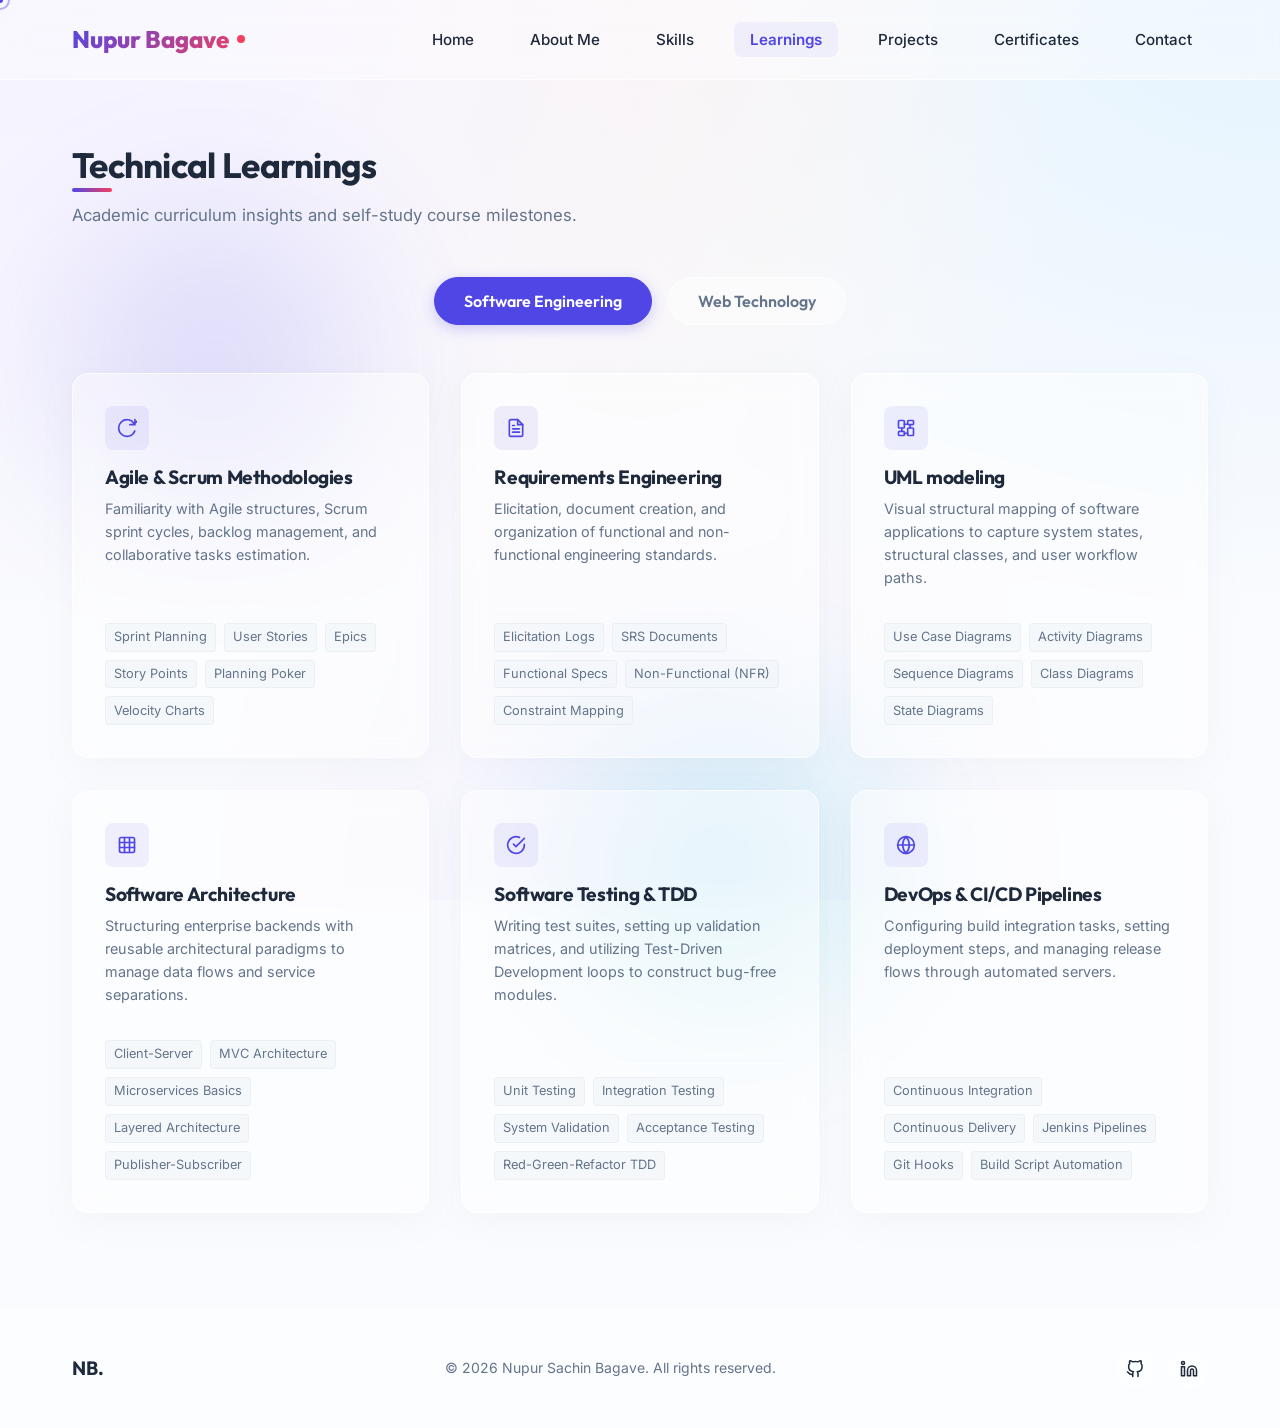
==== learnings.html @ 6f0df0ab "initial" ====
<!DOCTYPE html>
<html lang="en">
<head>
  <meta charset="UTF-8">
  <meta name="viewport" content="width=device-width, initial-scale=1.0">
  <title>Learnings | Nupur Bagave</title>
  <meta name="description" content="Detailed review of academic learnings in Software Engineering principles and Web Technology frameworks.">
  
  <!-- CSS Stylesheets -->
  <link rel="stylesheet" href="assets/css/main.css">
  <link rel="stylesheet" href="assets/css/animations.css">
  <link rel="stylesheet" href="assets/css/pages.css">
</head>
<body>

  <!-- Custom Cursor Elements -->
  <div class="custom-cursor"></div>
  <div class="custom-cursor-inner"></div>

  <!-- Background Decorative Glowing Blobs -->
  <div class="bg-blob blob-1"></div>
  <div class="bg-blob blob-3"></div>

  <!-- Navigation Bar -->
  <nav class="navbar">
    <div class="container">
      <a href="index.html" class="logo">
        Nupur Bagave<span class="logo-dot"></span>
      </a>
      
      <button class="menu-toggle" id="menu-toggle" aria-label="Toggle Navigation Menu">
        <span></span>
        <span></span>
        <span></span>
      </button>

      <ul class="nav-links" id="nav-links">
        <li class="nav-item"><a href="index.html">Home</a></li>
        <li class="nav-item"><a href="about.html">About Me</a></li>
        <li class="nav-item"><a href="skills.html">Skills</a></li>
        <li class="nav-item"><a href="learnings.html">Learnings</a></li>
        <li class="nav-item"><a href="projects.html">Projects</a></li>
        <li class="nav-item"><a href="certificates.html">Certificates</a></li>
        <li class="nav-item"><a href="contact.html">Contact</a></li>
      </ul>
    </div>
  </nav>

  <!-- Main Learnings Content -->
  <main class="main-content container">
    <section style="padding: 2rem 0;">
      <h1 class="section-title reveal">Technical Learnings</h1>
      <p class="section-desc reveal">Academic curriculum insights and self-study course milestones.</p>

      <!-- Learning Category Tabs -->
      <div class="learnings-tabs reveal">
        <button class="tab-btn active" onclick="switchTab('se-learnings', this)">Software Engineering</button>
        <button class="tab-btn" onclick="switchTab('web-learnings', this)">Web Technology</button>
      </div>

      <!-- Tab Content 1: Software Engineering -->
      <div id="se-learnings" class="tab-content active">
        <div class="learnings-grid">
          
          <!-- Card 1: SDLC & Agile -->
          <div class="glass-card learning-card reveal">
            <div class="learning-card-header">
              <div class="learning-icon-box">
                <!-- Agile Icon -->
                <svg width="20" height="20" viewBox="0 0 24 24" fill="none" stroke="currentColor" stroke-width="2" stroke-linecap="round" stroke-linejoin="round"><path d="M21.5 2v6h-6M21.34 15.57a10 10 0 1 1-.57-8.38l5.67-5.67"/></svg>
              </div>
            </div>
            <h3 class="learning-card-title">Agile &amp; Scrum Methodologies</h3>
            <p class="learning-card-desc">Familiarity with Agile structures, Scrum sprint cycles, backlog management, and collaborative tasks estimation.</p>
            <ul class="learning-details">
              <li>Sprint Planning</li>
              <li>User Stories</li>
              <li>Epics</li>
              <li>Story Points</li>
              <li>Planning Poker</li>
              <li>Velocity Charts</li>
            </ul>
          </div>

          <!-- Card 2: Requirements Engineering -->
          <div class="glass-card learning-card reveal">
            <div class="learning-card-header">
              <div class="learning-icon-box">
                <!-- Requirements Icon -->
                <svg width="20" height="20" viewBox="0 0 24 24" fill="none" stroke="currentColor" stroke-width="2" stroke-linecap="round" stroke-linejoin="round"><path d="M14 2H6a2 2 0 0 0-2 2v16a2 2 0 0 0 2 2h12a2 2 0 0 0 2-2V8z"></path><polyline points="14 2 14 8 20 8"></polyline><line x1="16" y1="13" x2="8" y2="13"></line><line x1="16" y1="17" x2="8" y2="17"></line><polyline points="10 9 9 9 8 9"></polyline></svg>
              </div>
            </div>
            <h3 class="learning-card-title">Requirements Engineering</h3>
            <p class="learning-card-desc">Elicitation, document creation, and organization of functional and non-functional engineering standards.</p>
            <ul class="learning-details">
              <li>Elicitation Logs</li>
              <li>SRS Documents</li>
              <li>Functional Specs</li>
              <li>Non-Functional (NFR)</li>
              <li>Constraint Mapping</li>
            </ul>
          </div>

          <!-- Card 3: UML Modeling -->
          <div class="glass-card learning-card reveal">
            <div class="learning-card-header">
              <div class="learning-icon-box">
                <!-- UML Icon -->
                <svg width="20" height="20" viewBox="0 0 24 24" fill="none" stroke="currentColor" stroke-width="2" stroke-linecap="round" stroke-linejoin="round"><rect x="3" y="3" width="7" height="9" rx="1"></rect><rect x="14" y="3" width="7" height="5" rx="1"></rect><rect x="14" y="12" width="7" height="9" rx="1"></rect><rect x="3" y="16" width="7" height="5" rx="1"></rect><path d="M10 7.5h4M10 18.5h4M7 12v4M17 8v4"></path></svg>
              </div>
            </div>
            <h3 class="learning-card-title">UML modeling</h3>
            <p class="learning-card-desc">Visual structural mapping of software applications to capture system states, structural classes, and user workflow paths.</p>
            <ul class="learning-details">
              <li>Use Case Diagrams</li>
              <li>Activity Diagrams</li>
              <li>Sequence Diagrams</li>
              <li>Class Diagrams</li>
              <li>State Diagrams</li>
            </ul>
          </div>

          <!-- Card 4: Architecture Patterns -->
          <div class="glass-card learning-card reveal">
            <div class="learning-card-header">
              <div class="learning-icon-box">
                <!-- Architecture Icon -->
                <svg width="20" height="20" viewBox="0 0 24 24" fill="none" stroke="currentColor" stroke-width="2" stroke-linecap="round" stroke-linejoin="round"><rect x="3" y="3" width="18" height="18" rx="2" ry="2"></rect><line x1="9" y1="3" x2="9" y2="21"></line><line x1="15" y1="3" x2="15" y2="21"></line><line x1="3" y1="9" x2="21" y2="9"></line><line x1="3" y1="15" x2="21" y2="15"></line></svg>
              </div>
            </div>
            <h3 class="learning-card-title">Software Architecture</h3>
            <p class="learning-card-desc">Structuring enterprise backends with reusable architectural paradigms to manage data flows and service separations.</p>
            <ul class="learning-details">
              <li>Client-Server</li>
              <li>MVC Architecture</li>
              <li>Microservices Basics</li>
              <li>Layered Architecture</li>
              <li>Publisher-Subscriber</li>
            </ul>
          </div>

          <!-- Card 5: Software Testing -->
          <div class="glass-card learning-card reveal">
            <div class="learning-card-header">
              <div class="learning-icon-box">
                <!-- Testing Icon -->
                <svg width="20" height="20" viewBox="0 0 24 24" fill="none" stroke="currentColor" stroke-width="2" stroke-linecap="round" stroke-linejoin="round"><path d="M22 11.08V12a10 10 0 1 1-5.93-9.14"></path><polyline points="22 4 12 14.01 9 11.01"></polyline></svg>
              </div>
            </div>
            <h3 class="learning-card-title">Software Testing &amp; TDD</h3>
            <p class="learning-card-desc">Writing test suites, setting up validation matrices, and utilizing Test-Driven Development loops to construct bug-free modules.</p>
            <ul class="learning-details">
              <li>Unit Testing</li>
              <li>Integration Testing</li>
              <li>System Validation</li>
              <li>Acceptance Testing</li>
              <li>Red-Green-Refactor TDD</li>
            </ul>
          </div>

          <!-- Card 6: DevOps & CI/CD -->
          <div class="glass-card learning-card reveal">
            <div class="learning-card-header">
              <div class="learning-icon-box">
                <!-- DevOps Icon -->
                <svg width="20" height="20" viewBox="0 0 24 24" fill="none" stroke="currentColor" stroke-width="2" stroke-linecap="round" stroke-linejoin="round"><path d="M22 12c0-5.52-4.48-10-10-10S2 6.48 2 12s4.48 10 10 10 10-4.48 10-10z"></path><path d="M12 2a15.3 15.3 0 0 1 4 10 15.3 15.3 0 0 1-4 10 15.3 15.3 0 0 1-4-10 15.3 15.3 0 0 1 4-10z"></path><path d="M2 12h20"></path></svg>
              </div>
            </div>
            <h3 class="learning-card-title">DevOps &amp; CI/CD Pipelines</h3>
            <p class="learning-card-desc">Configuring build integration tasks, setting deployment steps, and managing release flows through automated servers.</p>
            <ul class="learning-details">
              <li>Continuous Integration</li>
              <li>Continuous Delivery</li>
              <li>Jenkins Pipelines</li>
              <li>Git Hooks</li>
              <li>Build Script Automation</li>
            </ul>
          </div>

        </div>
      </div>

      <!-- Tab Content 2: Web Technology -->
      <div id="web-learnings" class="tab-content">
        <div class="learnings-grid">
          
          <!-- Card 1: HTML5 Semantics -->
          <div class="glass-card learning-card">
            <div class="learning-card-header">
              <div class="learning-icon-box">
                <svg width="20" height="20" viewBox="0 0 24 24" fill="none" stroke="currentColor" stroke-width="2" stroke-linecap="round" stroke-linejoin="round"><path d="M14 2H6a2 2 0 0 0-2 2v16a2 2 0 0 0 2 2h12a2 2 0 0 0 2-2V8z"></path><polyline points="14 2 14 8 20 8"></polyline><line x1="9" y1="15" x2="11" y2="15"></line><line x1="15" y1="15" x2="13" y2="15"></line></svg>
              </div>
            </div>
            <h3 class="learning-card-title">HTML5 Semantic Structure</h3>
            <p class="learning-card-desc">Using HTML5 elements correctly to build clean document trees that search engines and assistive devices read perfectly.</p>
            <ul class="learning-details">
              <li>Layout Tags</li>
              <li>Metadata Configs</li>
              <li>SEO Core Rules</li>
              <li>Media Embeddings</li>
            </ul>
          </div>

          <!-- Card 2: CSS3 Styling & Flexbox/Grid -->
          <div class="glass-card learning-card">
            <div class="learning-card-header">
              <div class="learning-icon-box">
                <svg width="20" height="20" viewBox="0 0 24 24" fill="none" stroke="currentColor" stroke-width="2" stroke-linecap="round" stroke-linejoin="round"><path d="M12 22s8-4 8-10V5l-8-3-8 3v7c0 6 8 10 8 10z"></path></svg>
              </div>
            </div>
            <h3 class="learning-card-title">CSS3 &amp; Glassmorphism Layouts</h3>
            <p class="learning-card-desc">Styling pages with responsive patterns, thin glowing glass lines, nested transitions, and custom media animations.</p>
            <ul class="learning-details">
              <li>Flexbox Alignments</li>
              <li>CSS Grid Tables</li>
              <li>Media Breakpoints</li>
              <li>Backdrop Filter Blurs</li>
              <li>Keyframe Transitions</li>
            </ul>
          </div>

          <!-- Card 3: JavaScript DOM Manipulation -->
          <div class="glass-card learning-card">
            <div class="learning-card-header">
              <div class="learning-icon-box">
                <svg width="20" height="20" viewBox="0 0 24 24" fill="none" stroke="currentColor" stroke-width="2" stroke-linecap="round" stroke-linejoin="round"><path d="M12 2L2 7l10 5 10-5-10-5zM2 17l10 5 10-5M2 12l10 5 10-5"></path></svg>
              </div>
            </div>
            <h3 class="learning-card-title">JavaScript DOM &amp; Logic</h3>
            <p class="learning-card-desc">Writing interactive vanilla scripting tasks to query document objects, bind events, handle loops, and update DOM trees in real-time.</p>
            <ul class="learning-details">
              <li>Event Listeners</li>
              <li>DOM Node Traversal</li>
              <li>State Syncs</li>
              <li>Local Storage API</li>
              <li>Promises &amp; Fetch</li>
            </ul>
          </div>

          <!-- Card 4: Web Accessibility -->
          <div class="glass-card learning-card">
            <div class="learning-card-header">
              <div class="learning-icon-box">
                <svg width="20" height="20" viewBox="0 0 24 24" fill="none" stroke="currentColor" stroke-width="2" stroke-linecap="round" stroke-linejoin="round"><circle cx="12" cy="12" r="10"></circle><path d="M12 8v8M8 12h8"></path></svg>
              </div>
            </div>
            <h3 class="learning-card-title">Web Accessibility (a11y)</h3>
            <p class="learning-card-desc">Strict compliance with web accessibility standards to enable keyboard navigation and high contrast accessibility support.</p>
            <ul class="learning-details">
              <li>ARIA Landmark Tags</li>
              <li>Tabindex Nav Order</li>
              <li>Alt Image Attributes</li>
              <li>Contrast Auditing</li>
              <li>Label Bindings</li>
            </ul>
          </div>

          <!-- Card 5: Browser Compatibility -->
          <div class="glass-card learning-card">
            <div class="learning-card-header">
              <div class="learning-icon-box">
                <svg width="20" height="20" viewBox="0 0 24 24" fill="none" stroke="currentColor" stroke-width="2" stroke-linecap="round" stroke-linejoin="round"><circle cx="12" cy="12" r="10"></circle><line x1="2" y1="12" x2="22" y2="12"></line><path d="M12 2a15.3 15.3 0 0 1 4 10 15.3 15.3 0 0 1-4 10 15.3 15.3 0 0 1-4-10 15.3 15.3 0 0 1 4-10z"></path></svg>
              </div>
            </div>
            <h3 class="learning-card-title">Browser Compatibility</h3>
            <p class="learning-card-desc">Implementing clean polyfills and vendor resets to keep web components functional across all engines (WebKit, Gecko, Blink).</p>
            <ul class="learning-details">
              <li>CSS Resets</li>
              <li>Autoprefixer Rules</li>
              <li>Feature Testing</li>
              <li>Responsive Viewports</li>
            </ul>
          </div>

        </div>
      </div>

    </section>
  </main>

  <!-- Footer Section -->
  <footer class="footer">
    <div class="container footer-content">
      <div class="footer-logo">NB.</div>
      <div class="footer-text">&copy; 2026 Nupur Sachin Bagave. All rights reserved.</div>
      <div class="footer-socials">
        <a href="https://github.com/nupurbagave2909-lang" target="_blank" class="social-icon-btn" aria-label="GitHub Profile">
          <svg width="18" height="18" viewBox="0 0 24 24" fill="none" stroke="currentColor" stroke-width="2" stroke-linecap="round" stroke-linejoin="round"><path d="M9 19c-5 1.5-5-2.5-7-3m14 6v-3.87a3.37 3.37 0 0 0-.94-2.61c3.14-.35 6.44-1.54 6.44-7A5.44 5.44 0 0 0 20 4.77 5.07 5.07 0 0 0 19.91 1S18.73.65 16 2.48a13.38 13.38 0 0 0-7 0C6.27.65 5.09 1 5.09 1A5.07 5.07 0 0 0 5 4.77a5.44 5.44 0 0 0-1.5 3.78c0 5.42 3.3 6.61 6.44 7A3.37 3.37 0 0 0 9 18.13V22"></path></svg>
        </a>
        <a href="https://linkedin.com" target="_blank" class="social-icon-btn" aria-label="LinkedIn Profile">
          <svg width="18" height="18" viewBox="0 0 24 24" fill="none" stroke="currentColor" stroke-width="2" stroke-linecap="round" stroke-linejoin="round"><path d="M16 8a6 6 0 0 1 6 6v7h-4v-7a2 2 0 0 0-2-2 2 2 0 0 0-2 2v7h-4v-7a6 6 0 0 1 6-6z"></path><rect x="2" y="9" width="4" height="12"></rect><circle cx="4" cy="4" r="2"></circle></svg>
        </a>
      </div>
    </div>
  </footer>

  <!-- JavaScript scripts -->
  <script src="assets/js/main.js"></script>
  <script>
    function switchTab(tabId, btn) {
      // Hide all tabs
      document.querySelectorAll('.tab-content').forEach(tab => {
        tab.classList.remove('active');
      });
      // Deactivate all buttons
      document.querySelectorAll('.tab-btn').forEach(button => {
        button.classList.remove('active');
      });
      // Show clicked tab
      const target = document.getElementById(tabId);
      if (target) target.classList.add('active');
      // Highlight button
      btn.classList.add('active');
      // Re-trigger scroll reveal transitions inside visible tab
      setTimeout(() => {
        const activeReveals = target.querySelectorAll('.reveal, .reveal-left, .reveal-right');
        activeReveals.forEach(r => r.classList.add('active'));
      }, 50);
    }
  </script>
</body>
</html>
---- assets/css/main.css ----
/* ==========================================================================
   DESIGN SYSTEM & CORE STYLES - NUPUR BAGAVE PORTFOLIO
   ========================================================================== */

/* Import Premium Fonts */
@import url('https://fonts.googleapis.com/css2?family=Inter:wght@300;400;500;600;700&family=Outfit:wght@300;400;500;600;700;800&display=swap');

:root {
  /* Color Palette - Aesthetic Light Pastel Mesh */
  --bg-color: #fafbfe;
  --text-primary: #1e293b;
  --text-secondary: #64748b;
  --text-muted: #94a3b8;
  
  /* Brand/Accent Colors */
  --color-primary: #4f46e5;       /* Indigo */
  --color-primary-rgb: 79, 70, 229;
  --color-secondary: #f43f5e;     /* Coral Rose */
  --color-secondary-rgb: 244, 63, 94;
  --color-accent: #06b6d4;        /* Cyan */
  --color-accent-rgb: 6, 182, 212;
  
  /* Glassmorphism Design Tokens */
  --glass-bg: rgba(255, 255, 255, 0.45);
  --glass-bg-hover: rgba(255, 255, 255, 0.65);
  --glass-border: rgba(255, 255, 255, 0.6);
  --glass-border-hover: rgba(255, 255, 255, 0.8);
  --glass-shadow: 0 8px 32px 0 rgba(148, 163, 184, 0.08);
  --glass-shadow-hover: 0 12px 40px 0 rgba(99, 102, 241, 0.12);
  --backdrop-blur: blur(12px);
  
  /* Sizing and Layout */
  --max-width: 1200px;
  --navbar-height: 80px;
  --border-radius-sm: 8px;
  --border-radius-md: 16px;
  --border-radius-lg: 24px;
  
  /* Transitions */
  --transition-fast: 0.2s cubic-bezier(0.4, 0, 0.2, 1);
  --transition-normal: 0.4s cubic-bezier(0.4, 0, 0.2, 1);
  --transition-slow: 0.6s cubic-bezier(0.4, 0, 0.2, 1);
}

/* Base Reset & Smooth Scroll */
* {
  margin: 0;
  padding: 0;
  box-sizing: border-box;
  outline: none;
}

html {
  scroll-behavior: smooth;
  font-size: 16px;
}

body {
  font-family: 'Inter', sans-serif;
  background-color: var(--bg-color);
  color: var(--text-primary);
  line-height: 1.6;
  min-height: 100vh;
  overflow-x: hidden;
  position: relative;
  /* Aesthetic Pastel Gradient Mesh Background */
  background-image: 
    radial-gradient(at 0% 0%, rgba(243, 239, 255, 0.8) 0px, transparent 50%),
    radial-gradient(at 50% 0%, rgba(255, 245, 240, 0.7) 0px, transparent 50%),
    radial-gradient(at 100% 0%, rgba(224, 242, 254, 0.8) 0px, transparent 50%),
    radial-gradient(at 50% 100%, rgba(245, 243, 255, 0.9) 0px, transparent 50%);
  background-attachment: fixed;
}

/* Custom Selection & Scrollbars */
::selection {
  background-color: rgba(79, 70, 229, 0.15);
  color: var(--color-primary);
}

::-webkit-scrollbar {
  width: 10px;
}

::-webkit-scrollbar-track {
  background: rgba(241, 245, 249, 0.5);
}

::-webkit-scrollbar-thumb {
  background: rgba(148, 163, 184, 0.5);
  border-radius: 5px;
  border: 2px solid #fafbfe;
}

::-webkit-scrollbar-thumb:hover {
  background: rgba(99, 102, 241, 0.6);
}

/* Typography Rules */
h1, h2, h3, h4, h5, h6 {
  font-family: 'Outfit', sans-serif;
  font-weight: 700;
  letter-spacing: -0.02em;
  line-height: 1.2;
}

a {
  color: inherit;
  text-decoration: none;
  transition: var(--transition-fast);
}

img, svg {
  max-width: 100%;
  display: block;
}

/* Layout Wrappers */
.container {
  width: 100%;
  max-width: var(--max-width);
  margin: 0 auto;
  padding: 0 2rem;
}

.main-content {
  padding-top: calc(var(--navbar-height) + 2rem);
  min-height: calc(100vh - 160px);
}

/* Glassmorphism Class Utilities */
.glass-panel {
  background: var(--glass-bg);
  backdrop-filter: var(--backdrop-blur);
  -webkit-backdrop-filter: var(--backdrop-blur);
  border: 1px solid var(--glass-border);
  border-radius: var(--border-radius-md);
  box-shadow: var(--glass-shadow);
  transition: all var(--transition-normal);
}

.glass-panel:hover {
  background: var(--glass-bg-hover);
  border-color: var(--glass-border-hover);
  box-shadow: var(--glass-shadow-hover);
}

.glass-card {
  background: var(--glass-bg);
  backdrop-filter: var(--backdrop-blur);
  -webkit-backdrop-filter: var(--backdrop-blur);
  border: 1px solid var(--glass-border);
  border-radius: var(--border-radius-md);
  box-shadow: var(--glass-shadow);
  padding: 2rem;
  transition: all var(--transition-normal);
}

.glass-card:hover {
  transform: translateY(-6px);
  background: var(--glass-bg-hover);
  border-color: var(--glass-border-hover);
  box-shadow: var(--glass-shadow-hover);
}

/* Navigation Bar */
.navbar {
  position: fixed;
  top: 0;
  left: 0;
  width: 100%;
  height: var(--navbar-height);
  z-index: 1000;
  background: rgba(255, 255, 255, 0.4);
  backdrop-filter: var(--backdrop-blur);
  -webkit-backdrop-filter: var(--backdrop-blur);
  border-bottom: 1px solid var(--glass-border);
  transition: background var(--transition-fast);
}

.navbar.scrolled {
  background: rgba(255, 255, 255, 0.65);
  box-shadow: 0 4px 20px 0 rgba(148, 163, 184, 0.05);
}

.navbar .container {
  display: flex;
  justify-content: space-between;
  align-items: center;
  height: 100%;
}

.logo {
  font-family: 'Outfit', sans-serif;
  font-size: 1.5rem;
  font-weight: 800;
  background: linear-gradient(135deg, var(--color-primary), var(--color-secondary));
  -webkit-background-clip: text;
  -webkit-text-fill-color: transparent;
  display: flex;
  align-items: center;
  gap: 0.5rem;
}

.logo-dot {
  width: 8px;
  height: 8px;
  background-color: var(--color-secondary);
  border-radius: 50%;
  display: inline-block;
}

.nav-links {
  display: flex;
  list-style: none;
  gap: 1.5rem;
  align-items: center;
}

.nav-item a {
  font-size: 0.95rem;
  font-weight: 500;
  color: var(--text-primary);
  padding: 0.5rem 1rem;
  border-radius: var(--border-radius-sm);
  position: relative;
}

.nav-item a:hover {
  color: var(--color-primary);
}

.nav-item.active a {
  color: var(--color-primary);
  background: rgba(79, 70, 229, 0.06);
  font-weight: 600;
}

/* Mobile Menu Toggle button */
.menu-toggle {
  display: none;
  background: none;
  border: none;
  cursor: pointer;
  padding: 0.5rem;
  z-index: 1100;
}

.menu-toggle span {
  display: block;
  width: 24px;
  height: 2px;
  background-color: var(--text-primary);
  margin: 5px 0;
  transition: var(--transition-fast);
}

/* Footer Section */
.footer {
  width: 100%;
  border-top: 1px solid var(--glass-border);
  background: rgba(255, 255, 255, 0.3);
  padding: 2.5rem 0;
  margin-top: 4rem;
}

.footer-content {
  display: flex;
  justify-content: space-between;
  align-items: center;
  flex-wrap: wrap;
  gap: 1.5rem;
}

.footer-logo {
  font-family: 'Outfit', sans-serif;
  font-size: 1.2rem;
  font-weight: 700;
  color: var(--text-primary);
}

.footer-text {
  font-size: 0.875rem;
  color: var(--text-secondary);
}

.footer-socials {
  display: flex;
  gap: 1rem;
}

.social-icon-btn {
  display: flex;
  align-items: center;
  justify-content: center;
  width: 38px;
  height: 38px;
  border-radius: 50%;
  background: var(--glass-bg);
  border: 1px solid var(--glass-border);
  transition: all var(--transition-fast);
}

.social-icon-btn:hover {
  background: var(--color-primary);
  border-color: var(--color-primary);
  color: #fff;
  transform: translateY(-3px);
}

/* Global Button Styles */
.btn {
  display: inline-flex;
  align-items: center;
  justify-content: center;
  padding: 0.8rem 1.6rem;
  font-size: 0.95rem;
  font-weight: 600;
  font-family: 'Outfit', sans-serif;
  border-radius: var(--border-radius-sm);
  border: none;
  cursor: pointer;
  transition: all var(--transition-normal);
  gap: 0.5rem;
}

.btn-primary {
  background: linear-gradient(135deg, var(--color-primary), #6366f1);
  color: #fff;
  box-shadow: 0 4px 14px 0 rgba(79, 70, 229, 0.3);
}

.btn-primary:hover {
  transform: translateY(-2px);
  box-shadow: 0 6px 20px 0 rgba(79, 70, 229, 0.45);
  background: linear-gradient(135deg, #6366f1, var(--color-primary));
}

.btn-secondary {
  background: var(--glass-bg);
  border: 1px solid var(--glass-border);
  color: var(--text-primary);
}

.btn-secondary:hover {
  background: var(--glass-bg-hover);
  border-color: var(--color-primary);
  transform: translateY(-2px);
  color: var(--color-primary);
}

/* Responsive Navbar */
@media (max-width: 768px) {
  .menu-toggle {
    display: block;
  }
  
  .nav-links {
    position: fixed;
    top: 0;
    right: -100%;
    width: 280px;
    height: 100vh;
    background: rgba(255, 255, 255, 0.95);
    backdrop-filter: blur(20px);
    -webkit-backdrop-filter: blur(20px);
    border-left: 1px solid rgba(255, 255, 255, 0.5);
    flex-direction: column;
    justify-content: center;
    gap: 2rem;
    z-index: 1050;
    transition: right var(--transition-normal);
    box-shadow: -10px 0 30px rgba(0,0,0,0.05);
  }
  
  .nav-links.active {
    right: 0;
  }
  
  .menu-toggle.active span:nth-child(1) {
    transform: translateY(7px) rotate(45deg);
  }
  
  .menu-toggle.active span:nth-child(2) {
    opacity: 0;
  }
  
  .menu-toggle.active span:nth-child(3) {
    transform: translateY(-7px) rotate(-45deg);
  }
  
  .footer-content {
    flex-direction: column;
    text-align: center;
  }
}
---- assets/css/animations.css ----
/* ==========================================================================
   ANIMATIONS & EFFECTS - NUPUR BAGAVE PORTFOLIO
   ========================================================================== */

/* Custom Interactive Cursor */
.custom-cursor {
  width: 20px;
  height: 20px;
  border: 2px solid rgba(79, 70, 229, 0.4);
  border-radius: 50%;
  position: fixed;
  transform: translate(-50%, -50%);
  pointer-events: none;
  z-index: 9999;
  transition: width 0.2s, height 0.2s, background-color 0.2s, border-color 0.2s;
  transition-timing-function: cubic-bezier(0.25, 1, 0.5, 1);
  display: none; /* Hidden on mobile/touch devices */
}

.custom-cursor-inner {
  width: 6px;
  height: 6px;
  background-color: var(--color-primary);
  border-radius: 50%;
  position: fixed;
  transform: translate(-50%, -50%);
  pointer-events: none;
  z-index: 9999;
  display: none;
}

@media (pointer: fine) {
  .custom-cursor,
  .custom-cursor-inner {
    display: block;
  }
}

/* Expand state for cursor when hovering over links */
.custom-cursor.hovered {
  width: 48px;
  height: 48px;
  border-color: rgba(79, 70, 229, 0.8);
  background-color: rgba(79, 70, 229, 0.05);
}

/* Typewriter Typing Indicator */
.typing-container {
  display: inline-flex;
  align-items: center;
}

.typed-text {
  font-family: 'Outfit', sans-serif;
  color: var(--color-primary);
  background: linear-gradient(135deg, var(--color-primary), var(--color-secondary));
  -webkit-background-clip: text;
  -webkit-text-fill-color: transparent;
}

.cursor-blink {
  display: inline-block;
  width: 3px;
  height: 1.4em;
  background-color: var(--color-primary);
  margin-left: 4px;
  animation: blink 0.8s infinite;
}

@keyframes blink {
  0%, 100% { opacity: 1; }
  50% { opacity: 0; }
}

/* Scroll-Triggered Reveal Classes */
.reveal {
  position: relative;
  opacity: 0;
  transform: translateY(30px);
  transition: opacity 0.8s ease, transform 0.8s ease;
}

.reveal.active {
  opacity: 1;
  transform: translateY(0);
}

/* Reveal Directions */
.reveal-left {
  opacity: 0;
  transform: translateX(-50px);
  transition: opacity 0.8s ease, transform 0.8s ease;
}

.reveal-left.active {
  opacity: 1;
  transform: translateX(0);
}

.reveal-right {
  opacity: 0;
  transform: translateX(50px);
  transition: opacity 0.8s ease, transform 0.8s ease;
}

.reveal-right.active {
  opacity: 1;
  transform: translateX(0);
}

/* Float Animations for Cards/Hero Graphics */
@keyframes float {
  0% {
    transform: translateY(0px) rotate(0deg);
  }
  50% {
    transform: translateY(-10px) rotate(1deg);
  }
  100% {
    transform: translateY(0px) rotate(0deg);
  }
}

.float-element {
  animation: float 5s ease-in-out infinite;
}

.float-delayed {
  animation: float 6s ease-in-out infinite;
  animation-delay: 1.5s;
}

/* Hover Accent Glows */
.hover-glow {
  position: relative;
  overflow: hidden;
}

.hover-glow::after {
  content: '';
  position: absolute;
  top: -50%;
  left: -50%;
  width: 200%;
  height: 200%;
  background: radial-gradient(circle, rgba(255,255,255,0.4) 0%, transparent 60%);
  transform: translate(-100%, -100%);
  transition: transform 0.6s ease-out;
  pointer-events: none;
}

.hover-glow:hover::after {
  transform: translate(50%, 50%);
}

/* Soft Accent Blob Graphics */
.bg-blob {
  position: absolute;
  width: 300px;
  height: 300px;
  border-radius: 50%;
  filter: blur(80px);
  z-index: -1;
  opacity: 0.15;
  pointer-events: none;
}

.blob-1 {
  background-color: var(--color-primary);
  top: 15%;
  left: 5%;
}

.blob-2 {
  background-color: var(--color-secondary);
  bottom: 25%;
  right: 5%;
  width: 350px;
  height: 350px;
}

.blob-3 {
  background-color: var(--color-accent);
  top: 50%;
  left: 45%;
}
---- assets/css/pages.css ----
/* ==========================================================================
   PAGE-SPECIFIC STYLES - NUPUR BAGAVE PORTFOLIO
   ========================================================================== */

/* --------------------------------------------------------------------------
   HOME PAGE (index.html)
   -------------------------------------------------------------------------- */
.hero-section {
  display: flex;
  align-items: center;
  justify-content: space-between;
  min-height: calc(80vh - var(--navbar-height));
  gap: 3rem;
  padding: 2rem 0;
}

.hero-text-container {
  flex: 1.2;
}

.hero-subtitle {
  font-size: 1.1rem;
  text-transform: uppercase;
  letter-spacing: 0.15em;
  color: var(--color-primary);
  font-weight: 700;
  margin-bottom: 1rem;
  display: block;
}

.hero-title {
  font-size: 3.8rem;
  line-height: 1.1;
  color: var(--text-primary);
  margin-bottom: 1.5rem;
}

.hero-description {
  font-size: 1.1rem;
  color: var(--text-secondary);
  margin-bottom: 2.5rem;
  max-width: 580px;
}

.hero-actions {
  display: flex;
  gap: 1.2rem;
  flex-wrap: wrap;
}

.hero-image-container {
  flex: 0.8;
  display: flex;
  justify-content: center;
  align-items: center;
}

/* Interactive Profile Card */
.profile-card {
  width: 320px;
  position: relative;
  border-radius: var(--border-radius-lg);
  overflow: hidden;
  padding: 1.5rem;
  text-align: center;
}

.profile-avatar-wrapper {
  width: 160px;
  height: 160px;
  border-radius: 50%;
  margin: 0 auto 1.5rem auto;
  border: 4px solid var(--glass-border);
  box-shadow: 0 8px 24px rgba(99, 102, 241, 0.15);
  overflow: hidden;
  position: relative;
}

.profile-avatar {
  width: 100%;
  height: 100%;
  object-fit: cover;
  background: linear-gradient(135deg, #e0e7ff, #fbcfe8);
  display: flex;
  align-items: center;
  justify-content: center;
}

.profile-avatar svg {
  width: 80px;
  height: 80px;
  fill: var(--color-primary);
  opacity: 0.85;
}

.profile-name {
  font-size: 1.4rem;
  margin-bottom: 0.25rem;
}

.profile-title {
  font-size: 0.875rem;
  color: var(--color-primary);
  font-weight: 600;
  text-transform: uppercase;
  letter-spacing: 0.05em;
  margin-bottom: 1rem;
}

.profile-details-list {
  text-align: left;
  list-style: none;
  font-size: 0.85rem;
  color: var(--text-secondary);
  border-top: 1px solid var(--glass-border);
  padding-top: 1rem;
}

.profile-details-list li {
  margin-bottom: 0.5rem;
  display: flex;
  align-items: center;
  gap: 0.5rem;
}

/* --------------------------------------------------------------------------
   ABOUT PAGE (about.html)
   -------------------------------------------------------------------------- */
.section-title {
  font-size: 2.2rem;
  margin-bottom: 1rem;
  position: relative;
  display: inline-block;
}

.section-title::after {
  content: '';
  position: absolute;
  bottom: -6px;
  left: 0;
  width: 40px;
  height: 4px;
  border-radius: 2px;
  background: linear-gradient(90deg, var(--color-primary), var(--color-secondary));
}

.section-desc {
  color: var(--text-secondary);
  margin-bottom: 3rem;
  font-size: 1.05rem;
  max-width: 700px;
}

.about-grid {
  display: grid;
  grid-template-columns: 1fr 1fr;
  gap: 3rem;
  margin-bottom: 4rem;
}

.about-text {
  font-size: 1.05rem;
  color: var(--text-secondary);
}

.about-text p {
  margin-bottom: 1.5rem;
}

.highlights-grid {
  display: grid;
  grid-template-columns: 1fr 1fr;
  gap: 1.5rem;
}

.highlight-box {
  padding: 1.5rem;
  text-align: center;
}

.highlight-val {
  font-size: 2.5rem;
  font-weight: 800;
  color: var(--color-primary);
  font-family: 'Outfit', sans-serif;
  line-height: 1;
  margin-bottom: 0.25rem;
}

.highlight-lbl {
  font-size: 0.9rem;
  font-weight: 600;
  color: var(--text-primary);
}

/* Education Timeline */
.timeline-container {
  position: relative;
  max-width: 800px;
  margin: 2rem 0;
  padding-left: 30px;
}

.timeline-container::before {
  content: '';
  position: absolute;
  left: 8px;
  top: 0;
  width: 2px;
  height: 100%;
  background: linear-gradient(180deg, var(--color-primary), rgba(99, 102, 241, 0.05));
}

.timeline-node {
  position: relative;
  margin-bottom: 3rem;
}

.timeline-node::before {
  content: '';
  position: absolute;
  left: -30px;
  top: 6px;
  width: 18px;
  height: 18px;
  border-radius: 50%;
  background-color: #fff;
  border: 4px solid var(--color-primary);
  box-shadow: 0 0 10px rgba(79, 70, 229, 0.3);
  z-index: 2;
  transition: transform var(--transition-fast);
}

.timeline-node:hover::before {
  transform: scale(1.3);
}

.timeline-time {
  font-size: 0.85rem;
  font-weight: 700;
  color: var(--color-primary);
  margin-bottom: 0.5rem;
  display: block;
}

.timeline-title {
  font-size: 1.25rem;
  margin-bottom: 0.25rem;
}

.timeline-institution {
  font-size: 0.95rem;
  font-weight: 600;
  color: var(--text-primary);
  margin-bottom: 0.5rem;
}

.timeline-desc {
  font-size: 0.95rem;
  color: var(--text-secondary);
}

/* --------------------------------------------------------------------------
   SKILLS PAGE (skills.html)
   -------------------------------------------------------------------------- */
.skills-container {
  display: grid;
  grid-template-columns: repeat(auto-fit, minmax(280px, 1fr));
  gap: 2rem;
  margin-bottom: 4rem;
}

.skills-category-title {
  font-size: 1.3rem;
  margin-bottom: 1.5rem;
  display: flex;
  align-items: center;
  gap: 0.75rem;
  border-bottom: 1px solid var(--glass-border);
  padding-bottom: 0.5rem;
}

.skill-list-vertical {
  display: flex;
  flex-direction: column;
  gap: 1.2rem;
}

.skill-item-progress {
  width: 100%;
}

.skill-header {
  display: flex;
  justify-content: space-between;
  font-size: 0.875rem;
  font-weight: 600;
  margin-bottom: 0.4rem;
}

.skill-bar-bg {
  width: 100%;
  height: 8px;
  background-color: rgba(226, 232, 240, 0.7);
  border-radius: 4px;
  overflow: hidden;
}

.skill-bar-fill {
  height: 100%;
  background: linear-gradient(90deg, var(--color-primary), var(--color-accent));
  border-radius: 4px;
  width: 0; /* Animated dynamically with JS */
  transition: width 1.5s cubic-bezier(0.1, 1, 0.1, 1);
}

.skill-grid-badges {
  display: flex;
  flex-wrap: wrap;
  gap: 0.75rem;
}

.skill-badge {
  padding: 0.5rem 1rem;
  border-radius: var(--border-radius-sm);
  background: var(--glass-bg);
  border: 1px solid var(--glass-border);
  font-size: 0.875rem;
  font-weight: 500;
  display: inline-flex;
  align-items: center;
  gap: 0.5rem;
  transition: all var(--transition-fast);
}

.skill-badge:hover {
  background: rgba(79, 70, 229, 0.08);
  border-color: var(--color-primary);
  transform: translateY(-2px);
  color: var(--color-primary);
}

/* --------------------------------------------------------------------------
   LEARNINGS PAGE (learnings.html)
   -------------------------------------------------------------------------- */
.learnings-tabs {
  display: flex;
  justify-content: center;
  gap: 1rem;
  margin-bottom: 3rem;
}

.tab-btn {
  background: var(--glass-bg);
  border: 1px solid var(--glass-border);
  padding: 0.8rem 1.8rem;
  font-size: 1rem;
  font-weight: 600;
  border-radius: 50px;
  cursor: pointer;
  transition: all var(--transition-normal);
  font-family: 'Outfit', sans-serif;
  color: var(--text-secondary);
}

.tab-btn.active {
  background: var(--color-primary);
  color: #fff;
  border-color: var(--color-primary);
  box-shadow: 0 4px 14px rgba(79, 70, 229, 0.25);
}

.tab-content {
  display: none;
}

.tab-content.active {
  display: block;
  animation: fadeIn 0.5s ease;
}

@keyframes fadeIn {
  from { opacity: 0; transform: translateY(10px); }
  to { opacity: 1; transform: translateY(0); }
}

.learnings-grid {
  display: grid;
  grid-template-columns: repeat(auto-fill, minmax(340px, 1fr));
  gap: 2rem;
}

.learning-card {
  display: flex;
  flex-direction: column;
  height: 100%;
}

.learning-card-header {
  display: flex;
  justify-content: space-between;
  align-items: start;
  margin-bottom: 1rem;
}

.learning-icon-box {
  width: 44px;
  height: 44px;
  border-radius: var(--border-radius-sm);
  background: rgba(79, 70, 229, 0.08);
  display: flex;
  align-items: center;
  justify-content: center;
  color: var(--color-primary);
  font-size: 1.25rem;
}

.learning-progress-ring {
  position: relative;
  width: 44px;
  height: 44px;
}

.progress-ring-circle {
  transition: stroke-dashoffset 0.35s;
  transform: rotate(-90deg);
  transform-origin: 50% 50%;
}

.progress-text {
  position: absolute;
  top: 50%;
  left: 50%;
  transform: translate(-50%, -50%);
  font-size: 0.65rem;
  font-weight: 700;
  color: var(--text-primary);
}

.learning-card-title {
  font-size: 1.2rem;
  margin-bottom: 0.5rem;
  color: var(--text-primary);
}

.learning-card-desc {
  font-size: 0.9rem;
  color: var(--text-secondary);
  margin-bottom: 1.25rem;
  flex-grow: 1;
}

.learning-details {
  list-style: none;
  font-size: 0.8rem;
  border-top: 1px solid var(--glass-border);
  padding-top: 0.8rem;
  color: var(--text-secondary);
  display: flex;
  flex-wrap: wrap;
  gap: 0.5rem;
}

.learning-details li {
  background: rgba(241, 245, 249, 0.6);
  padding: 0.2rem 0.5rem;
  border-radius: 4px;
  border: 1px solid rgba(226, 232, 240, 0.5);
}

/* --------------------------------------------------------------------------
   PROJECTS PAGE (projects.html)
   -------------------------------------------------------------------------- */
.projects-showcase-title {
  margin: 3rem 0 1.5rem 0;
  font-size: 1.8rem;
}

/* Featured Project: PPES */
.featured-project {
  margin-bottom: 4rem;
}

.project-showcase-layout {
  display: grid;
  grid-template-columns: 1.2fr 0.8fr;
  gap: 2.5rem;
}

.project-gallery-pane {
  display: flex;
  flex-direction: column;
  gap: 1.5rem;
}

.project-main-image {
  border-radius: var(--border-radius-md);
  border: 1px solid var(--glass-border);
  overflow: hidden;
  box-shadow: 0 4px 20px rgba(0,0,0,0.03);
  position: relative;
  background-color: #fff;
}

.project-details-pane {
  display: flex;
  flex-direction: column;
  gap: 1.5rem;
}

.project-badge-primary {
  align-self: start;
  font-size: 0.75rem;
  font-weight: 700;
  text-transform: uppercase;
  letter-spacing: 0.1em;
  background: rgba(244, 63, 94, 0.1);
  color: var(--color-secondary);
  padding: 0.3rem 0.8rem;
  border-radius: 50px;
  margin-bottom: 0.5rem;
}

.project-title {
  font-size: 2.2rem;
  line-height: 1.2;
}

.project-meta-info {
  display: flex;
  gap: 1.5rem;
  font-size: 0.85rem;
  color: var(--text-secondary);
  border-bottom: 1px solid var(--glass-border);
  padding-bottom: 1rem;
}

.project-pane-section-title {
  font-size: 1.1rem;
  font-weight: 700;
  margin-bottom: 0.5rem;
  color: var(--text-primary);
}

.project-desc-text {
  font-size: 0.95rem;
  color: var(--text-secondary);
}

.project-features-list {
  list-style: none;
  font-size: 0.9rem;
  color: var(--text-secondary);
  display: flex;
  flex-direction: column;
  gap: 0.5rem;
}

.project-features-list li {
  display: flex;
  align-items: start;
  gap: 0.5rem;
}

.project-features-list li::before {
  content: '✓';
  color: var(--color-primary);
  font-weight: bold;
}

.project-tech-pills {
  display: flex;
  flex-wrap: wrap;
  gap: 0.6rem;
}

.project-tech-pill {
  font-size: 0.8rem;
  font-weight: 600;
  padding: 0.3rem 0.7rem;
  background: rgba(241, 245, 249, 0.8);
  border-radius: 4px;
  color: var(--text-primary);
  border: 1px solid rgba(226, 232, 240, 0.5);
}

/* Secondary Projects Cards */
.secondary-projects-grid {
  display: grid;
  grid-template-columns: repeat(auto-fit, minmax(360px, 1fr));
  gap: 2rem;
  margin-bottom: 4rem;
}

.project-card {
  display: flex;
  flex-direction: column;
  height: 100%;
}

.project-card-image {
  height: 180px;
  border-radius: var(--border-radius-sm);
  border: 1px solid var(--glass-border);
  overflow: hidden;
  background-color: #fff;
  margin-bottom: 1.5rem;
}

.project-card-image svg {
  width: 100%;
  height: 100%;
  object-fit: cover;
}

.project-card-title {
  font-size: 1.3rem;
  margin-bottom: 0.5rem;
}

.project-card-desc {
  font-size: 0.9rem;
  color: var(--text-secondary);
  margin-bottom: 1.5rem;
  flex-grow: 1;
}

.project-card-footer {
  display: flex;
  justify-content: space-between;
  align-items: center;
  border-top: 1px solid var(--glass-border);
  padding-top: 1rem;
}

/* --------------------------------------------------------------------------
   CERTIFICATES PAGE (certificates.html)
   -------------------------------------------------------------------------- */
.filter-tags {
  display: flex;
  justify-content: center;
  gap: 0.8rem;
  margin-bottom: 3rem;
  flex-wrap: wrap;
}

.filter-btn {
  background: var(--glass-bg);
  border: 1px solid var(--glass-border);
  padding: 0.5rem 1.2rem;
  font-size: 0.875rem;
  font-weight: 600;
  border-radius: 50px;
  cursor: pointer;
  transition: all var(--transition-fast);
  color: var(--text-secondary);
}

.filter-btn.active, .filter-btn:hover {
  background: var(--color-primary);
  color: #fff;
  border-color: var(--color-primary);
}

.certificates-grid {
  display: grid;
  grid-template-columns: repeat(auto-fill, minmax(280px, 1fr));
  gap: 2rem;
  margin-bottom: 4rem;
}

.certificate-card {
  display: flex;
  flex-direction: column;
  overflow: hidden;
  cursor: pointer;
}

.certificate-image-wrapper {
  height: 190px;
  border-radius: var(--border-radius-sm);
  overflow: hidden;
  border: 1px solid var(--glass-border);
  position: relative;
  background-color: #fff;
  margin-bottom: 1rem;
}

.certificate-image-wrapper img, .certificate-image-wrapper svg {
  width: 100%;
  height: 100%;
  object-fit: cover;
  transition: transform var(--transition-slow);
}

.certificate-card:hover .certificate-image-wrapper img,
.certificate-card:hover .certificate-image-wrapper svg {
  transform: scale(1.05);
}

.cert-overlay {
  position: absolute;
  top: 0;
  left: 0;
  width: 100%;
  height: 100%;
  background: rgba(79, 70, 229, 0.4);
  display: flex;
  align-items: center;
  justify-content: center;
  opacity: 0;
  transition: opacity var(--transition-normal);
  color: #fff;
  font-weight: 600;
}

.certificate-card:hover .cert-overlay {
  opacity: 1;
}

.certificate-card-title {
  font-size: 1rem;
  font-weight: 700;
  margin-bottom: 0.25rem;
}

.certificate-card-org {
  font-size: 0.85rem;
  color: var(--text-secondary);
  font-weight: 500;
}

.certificate-card-year {
  font-size: 0.8rem;
  color: var(--text-muted);
}

/* Modal Popup Window */
.modal-overlay {
  position: fixed;
  top: 0;
  left: 0;
  width: 100%;
  height: 100%;
  background: rgba(15, 23, 42, 0.6);
  backdrop-filter: blur(8px);
  z-index: 2000;
  display: flex;
  align-items: center;
  justify-content: center;
  opacity: 0;
  pointer-events: none;
  transition: opacity var(--transition-normal);
}

.modal-overlay.active {
  opacity: 1;
  pointer-events: auto;
}

.modal-container {
  background: #fff;
  border-radius: var(--border-radius-lg);
  max-width: 700px;
  width: 90%;
  position: relative;
  overflow: hidden;
  box-shadow: 0 20px 50px rgba(0,0,0,0.15);
  transform: scale(0.9);
  transition: transform var(--transition-normal);
}

.modal-overlay.active .modal-container {
  transform: scale(1);
}

.modal-close-btn {
  position: absolute;
  top: 1rem;
  right: 1rem;
  background: rgba(15, 23, 42, 0.05);
  border: none;
  width: 32px;
  height: 32px;
  border-radius: 50%;
  cursor: pointer;
  display: flex;
  align-items: center;
  justify-content: center;
  font-size: 1.2rem;
  font-weight: bold;
  color: var(--text-primary);
  z-index: 10;
  transition: background var(--transition-fast);
}

.modal-close-btn:hover {
  background: rgba(15, 23, 42, 0.1);
}

.modal-body {
  padding: 1rem;
}

.modal-image-wrapper {
  border-radius: var(--border-radius-sm);
  overflow: hidden;
  border: 1px solid #e2e8f0;
  background-color: #f8fafc;
  display: flex;
  justify-content: center;
  align-items: center;
}

.modal-image-wrapper svg, .modal-image-wrapper img {
  width: 100%;
  height: auto;
}

.modal-details {
  padding: 1.5rem 0.5rem 0.5rem 0.5rem;
}

.modal-title {
  font-size: 1.25rem;
  margin-bottom: 0.25rem;
}

.modal-org {
  font-size: 0.95rem;
  color: var(--text-secondary);
}

/* --------------------------------------------------------------------------
   CONTACT PAGE (contact.html)
   -------------------------------------------------------------------------- */
.contact-layout {
  display: grid;
  grid-template-columns: 0.9fr 1.1fr;
  gap: 3rem;
  margin-bottom: 4rem;
}

.contact-info-pane {
  display: flex;
  flex-direction: column;
  gap: 2rem;
}

.contact-card-item {
  display: flex;
  gap: 1.2rem;
  align-items: start;
}

.contact-card-icon {
  width: 48px;
  height: 48px;
  border-radius: var(--border-radius-sm);
  background: rgba(79, 70, 229, 0.08);
  color: var(--color-primary);
  display: flex;
  align-items: center;
  justify-content: center;
  font-size: 1.3rem;
}

.contact-card-title {
  font-size: 1.1rem;
  font-weight: 700;
  margin-bottom: 0.25rem;
}

.contact-card-value {
  font-size: 0.95rem;
  color: var(--text-secondary);
}

.contact-form-pane {
  padding: 2.5rem;
}

.form-group {
  margin-bottom: 1.5rem;
}

.form-label {
  display: block;
  font-size: 0.875rem;
  font-weight: 600;
  margin-bottom: 0.5rem;
  color: var(--text-primary);
}

.form-input, .form-textarea {
  width: 100%;
  padding: 0.8rem 1.2rem;
  background: rgba(255, 255, 255, 0.4);
  border: 1px solid var(--glass-border);
  border-radius: var(--border-radius-sm);
  font-family: inherit;
  font-size: 0.95rem;
  color: var(--text-primary);
  transition: all var(--transition-fast);
}

.form-input:focus, .form-textarea:focus {
  background: rgba(255, 255, 255, 0.8);
  border-color: var(--color-primary);
  box-shadow: 0 0 0 3px rgba(79, 70, 229, 0.1);
}

.form-textarea {
  resize: vertical;
  min-height: 130px;
}

/* Success/Error Alerts */
.form-feedback {
  padding: 1rem;
  border-radius: var(--border-radius-sm);
  font-size: 0.9rem;
  font-weight: 500;
  margin-bottom: 1.5rem;
  display: none;
}

.form-feedback.success {
  display: block;
  background: rgba(16, 185, 129, 0.1);
  color: #059669;
  border: 1px solid rgba(16, 185, 129, 0.2);
}

.form-feedback.error {
  display: block;
  background: rgba(239, 68, 68, 0.1);
  color: #dc2626;
  border: 1px solid rgba(239, 68, 68, 0.2);
}

/* --------------------------------------------------------------------------
   RESPONSIVE DESIGN BREAKPOINTS
   -------------------------------------------------------------------------- */
@media (max-width: 992px) {
  .hero-title {
    font-size: 3rem;
  }
  
  .project-showcase-layout {
    grid-template-columns: 1fr;
  }
  
  .contact-layout {
    grid-template-columns: 1fr;
    gap: 2.5rem;
  }
}

@media (max-width: 768px) {
  .hero-section {
    flex-direction: column-reverse;
    text-align: center;
    justify-content: center;
    padding-top: 1rem;
  }
  
  .hero-description {
    margin-left: auto;
    margin-right: auto;
  }
  
  .hero-actions {
    justify-content: center;
  }
  
  .about-grid {
    grid-template-columns: 1fr;
    gap: 2rem;
  }
}

@media (max-width: 480px) {
  .hero-title {
    font-size: 2.4rem;
  }
  
  .hero-actions .btn {
    width: 100%;
  }
  
  .learnings-tabs {
    flex-direction: column;
    align-items: stretch;
  }
  
  .tab-btn {
    text-align: center;
  }
}
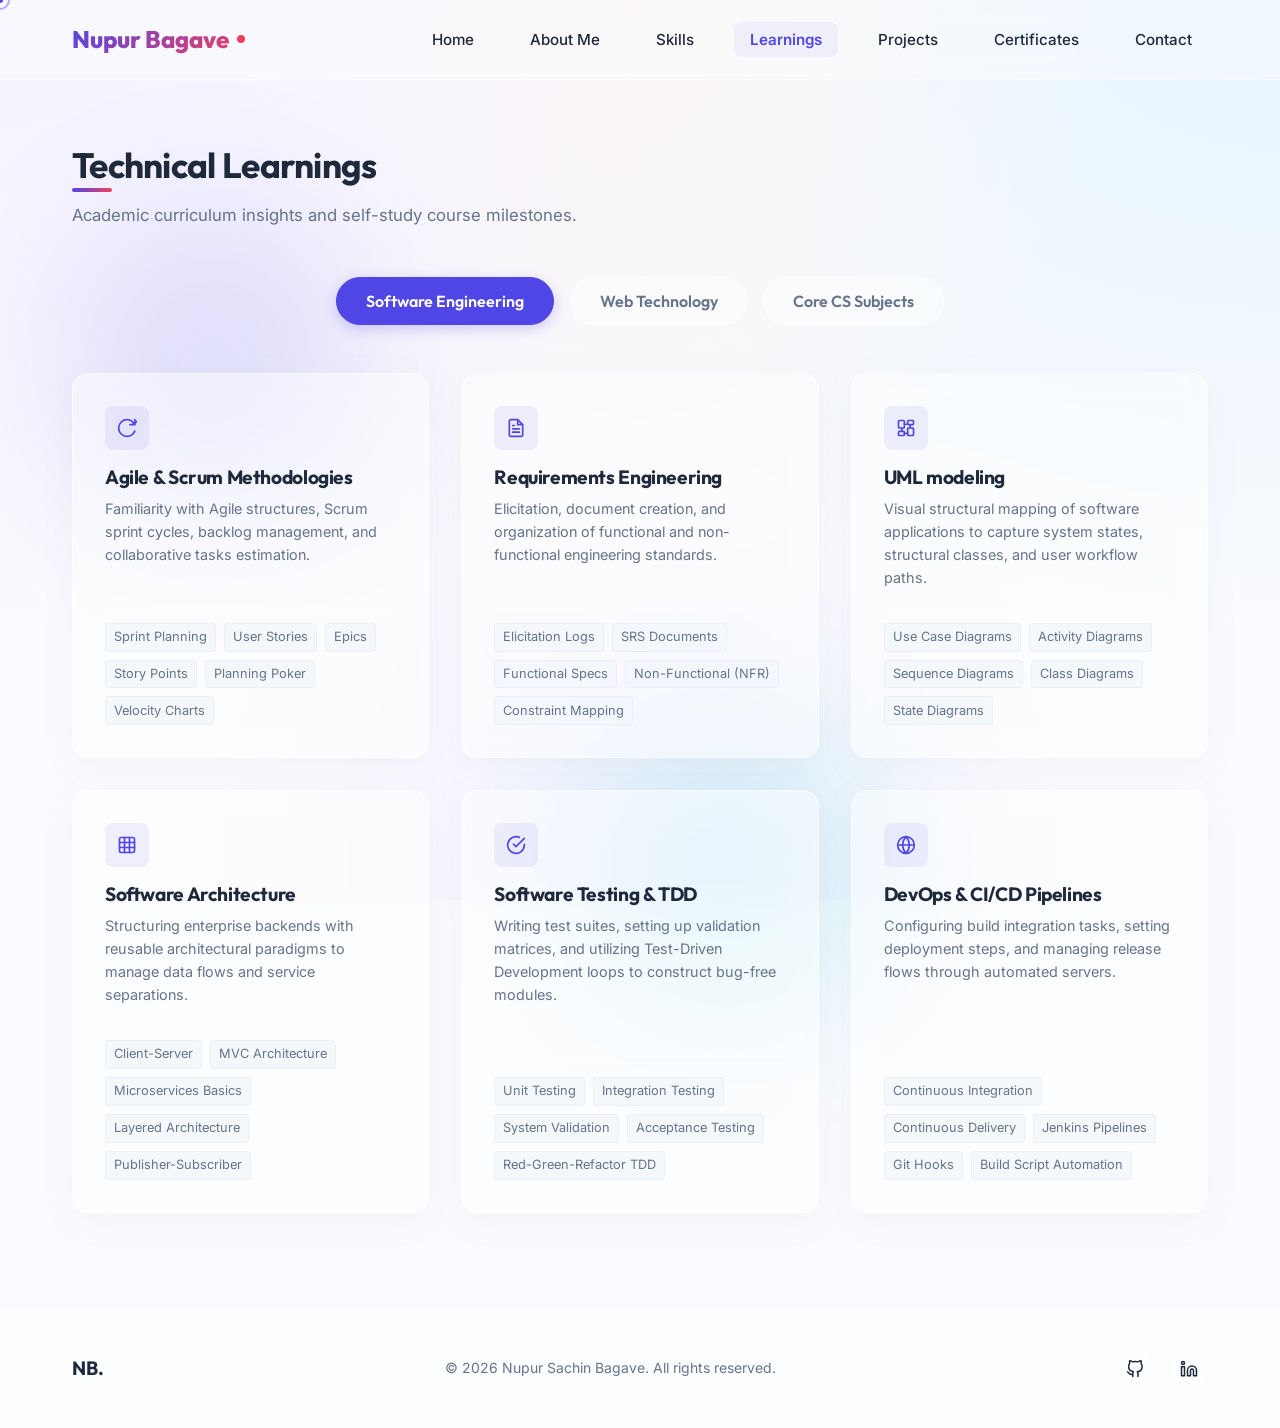
==== commit 924f113b: "Add Core CS Subjects tab to Learnings page (ML, OOP in Java, DBMS, OSPP)" ====
--- a/learnings.html
+++ b/learnings.html
@@ -56,6 +56,7 @@
       <div class="learnings-tabs reveal">
         <button class="tab-btn active" onclick="switchTab('se-learnings', this)">Software Engineering</button>
         <button class="tab-btn" onclick="switchTab('web-learnings', this)">Web Technology</button>
+        <button class="tab-btn" onclick="switchTab('cs-learnings', this)">Core CS Subjects</button>
       </div>
 
       <!-- Tab Content 1: Software Engineering -->
@@ -269,6 +270,96 @@
               <li>Autoprefixer Rules</li>
               <li>Feature Testing</li>
               <li>Responsive Viewports</li>
+            </ul>
+          </div>
+
+        </div>
+      </div>
+
+      <!-- Tab Content 3: Core CS Subjects -->
+      <div id="cs-learnings" class="tab-content">
+        <div class="learnings-grid">
+
+          <!-- Card 1: Machine Learning -->
+          <div class="glass-card learning-card">
+            <div class="learning-card-header">
+              <div class="learning-icon-box">
+                <svg width="20" height="20" viewBox="0 0 24 24" fill="none" stroke="currentColor" stroke-width="2" stroke-linecap="round" stroke-linejoin="round"><circle cx="12" cy="12" r="3"></circle><path d="M12 1v4M12 19v4M4.22 4.22l2.83 2.83M16.95 16.95l2.83 2.83M1 12h4M19 12h4M4.22 19.78l2.83-2.83M16.95 7.05l2.83-2.83"></path></svg>
+              </div>
+            </div>
+            <h3 class="learning-card-title">Machine Learning</h3>
+            <p class="learning-card-desc">Understanding core ML algorithms, supervised and unsupervised learning paradigms, model evaluation metrics, and feature engineering techniques.</p>
+            <ul class="learning-details">
+              <li>Supervised Learning</li>
+              <li>Unsupervised Learning</li>
+              <li>Linear Regression</li>
+              <li>Decision Trees</li>
+              <li>Neural Networks</li>
+              <li>Model Evaluation</li>
+              <li>Feature Engineering</li>
+            </ul>
+          </div>
+
+          <!-- Card 2: OOP in Java -->
+          <div class="glass-card learning-card">
+            <div class="learning-card-header">
+              <div class="learning-icon-box">
+                <svg width="20" height="20" viewBox="0 0 24 24" fill="none" stroke="currentColor" stroke-width="2" stroke-linecap="round" stroke-linejoin="round"><rect x="2" y="3" width="20" height="14" rx="2"></rect><path d="M8 21h8M12 17v4"></path></svg>
+              </div>
+            </div>
+            <h3 class="learning-card-title">OOP in Java</h3>
+            <p class="learning-card-desc">Applying Object-Oriented Programming principles in Java including class hierarchies, interfaces, exception handling, collections, and design patterns.</p>
+            <ul class="learning-details">
+              <li>Classes &amp; Objects</li>
+              <li>Inheritance</li>
+              <li>Polymorphism</li>
+              <li>Encapsulation</li>
+              <li>Abstraction</li>
+              <li>Interfaces</li>
+              <li>Exception Handling</li>
+              <li>Collections Framework</li>
+            </ul>
+          </div>
+
+          <!-- Card 3: DBMS -->
+          <div class="glass-card learning-card">
+            <div class="learning-card-header">
+              <div class="learning-icon-box">
+                <svg width="20" height="20" viewBox="0 0 24 24" fill="none" stroke="currentColor" stroke-width="2" stroke-linecap="round" stroke-linejoin="round"><ellipse cx="12" cy="5" rx="9" ry="3"></ellipse><path d="M3 5v14c0 1.66 4 3 9 3s9-1.34 9-3V5"></path><path d="M3 12c0 1.66 4 3 9 3s9-1.34 9-3"></path></svg>
+              </div>
+            </div>
+            <h3 class="learning-card-title">DBMS</h3>
+            <p class="learning-card-desc">Hands-on experience with relational and NoSQL databases — designing schemas, writing complex queries, and integrating real-time cloud databases into projects.</p>
+            <ul class="learning-details">
+              <li>SQL &amp; Query Optimization</li>
+              <li>Normalization (1NF–3NF)</li>
+              <li>ER Diagrams</li>
+              <li>Supabase (PostgreSQL)</li>
+              <li>MongoDB (NoSQL)</li>
+              <li>Firebase Realtime DB</li>
+              <li>Joins &amp; Transactions</li>
+              <li>Indexes &amp; Views</li>
+            </ul>
+          </div>
+
+          <!-- Card 4: Operating System Principles -->
+          <div class="glass-card learning-card">
+            <div class="learning-card-header">
+              <div class="learning-icon-box">
+                <svg width="20" height="20" viewBox="0 0 24 24" fill="none" stroke="currentColor" stroke-width="2" stroke-linecap="round" stroke-linejoin="round"><rect x="2" y="2" width="20" height="8" rx="2"></rect><rect x="2" y="14" width="20" height="8" rx="2"></rect><line x1="6" y1="6" x2="6.01" y2="6"></line><line x1="6" y1="18" x2="6.01" y2="18"></line></svg>
+              </div>
+            </div>
+            <h3 class="learning-card-title">Operating System Principles (OSPP)</h3>
+            <p class="learning-card-desc">Study of core OS concepts including process management, memory allocation strategies, file systems, and inter-process communication mechanisms.</p>
+            <ul class="learning-details">
+              <li>Process Scheduling</li>
+              <li>Deadlock &amp; Prevention</li>
+              <li>Memory Management</li>
+              <li>Virtual Memory &amp; Paging</li>
+              <li>File System Design</li>
+              <li>Semaphores &amp; Mutex</li>
+              <li>IPC Mechanisms</li>
+              <li>CPU Scheduling Algorithms</li>
             </ul>
           </div>
 
